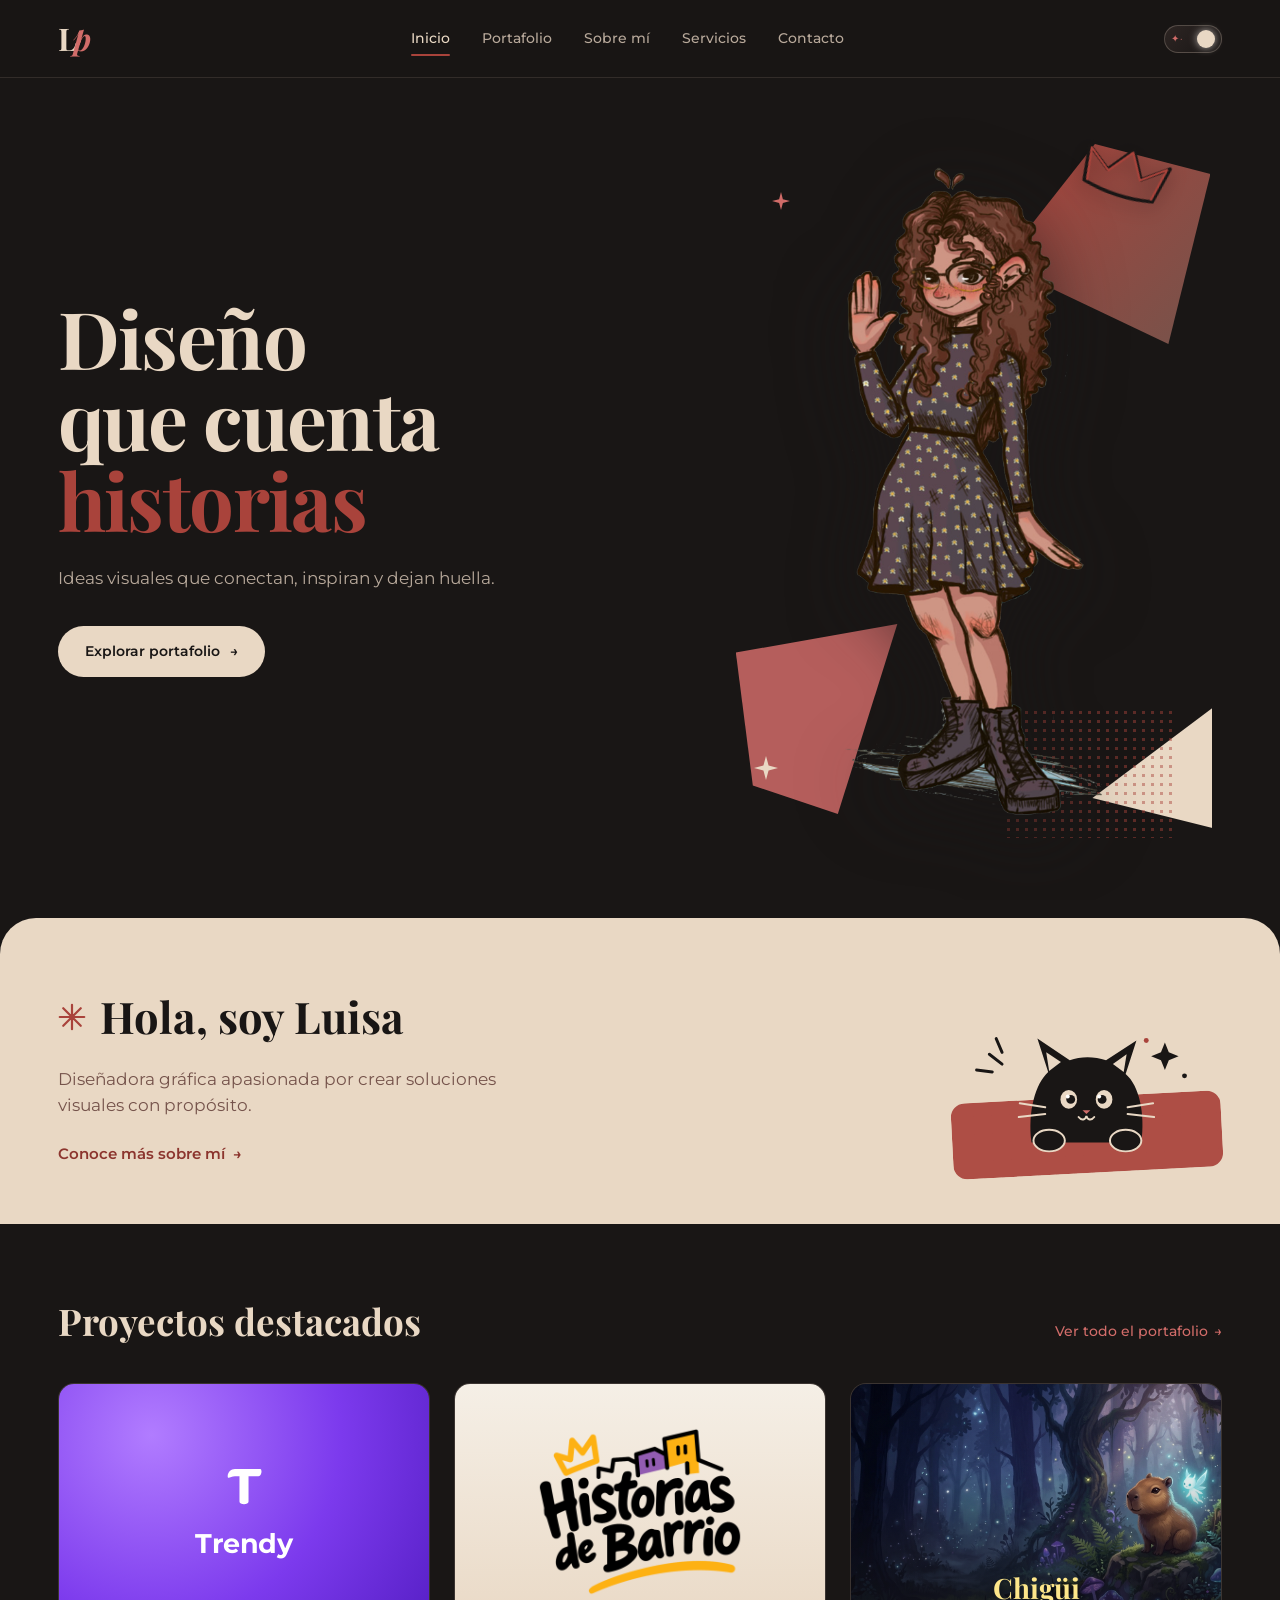
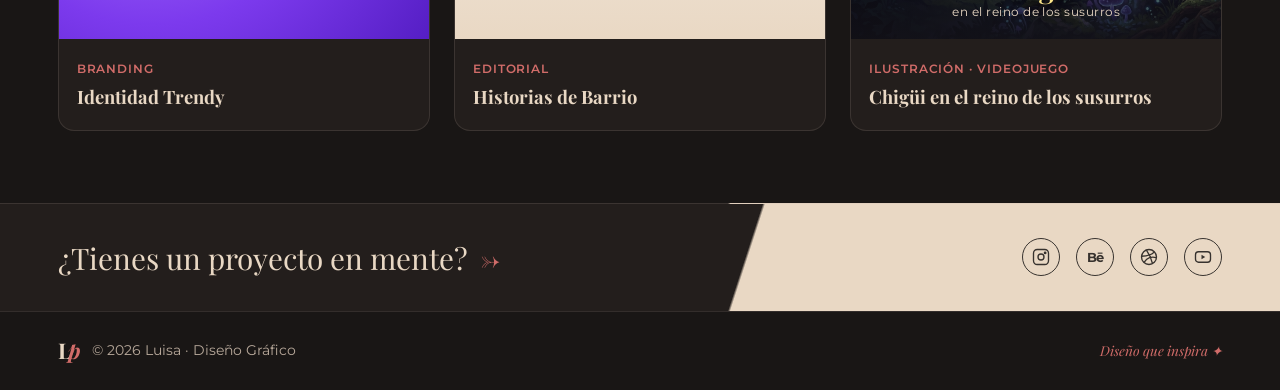
==== index.html @ dc236a10 "Portafolio web Lp - Luisa Diseño Gráfico" ====
<!DOCTYPE html>
<html lang="es">
<head>
  <meta charset="UTF-8">
  <meta name="viewport" content="width=device-width, initial-scale=1.0">
  <meta name="description" content="Portafolio de Luisa — Diseño gráfico que cuenta historias. Branding, Editorial, Ilustración, Fotografía, UI/UX y Publicidad.">
  <title>Inicio | Lp — Luisa Diseño Gráfico</title>
  <link rel="stylesheet" href="css/common.css">
  <link rel="stylesheet" href="css/inicio.css">
</head>
<body>
  <!-- Navegación -->
  <header class="navbar">
    <div class="container navbar__inner">
      <a href="index.html" class="navbar__logo" aria-label="Lp Inicio">L<span>p</span></a>

      <nav class="navbar__menu" aria-label="Menú principal">
        <a href="index.html" class="navbar__link active">Inicio</a>
        <a href="portafolio.html" class="navbar__link">Portafolio</a>
        <a href="sobre-mi.html" class="navbar__link">Sobre mí</a>
        <a href="servicios.html" class="navbar__link">Servicios</a>
        <a href="contacto.html" class="navbar__link">Contacto</a>
      </nav>

      <div class="navbar__actions">
        <button class="theme-toggle" type="button" aria-label="Cambiar contraste del tema">
          <span class="theme-toggle__stars" aria-hidden="true">✦·</span>
          <span class="theme-toggle__orb" aria-hidden="true"></span>
        </button>
        <button class="navbar__burger" type="button" aria-label="Abrir menú" aria-expanded="false">
          <span></span>
          <span></span>
          <span></span>
        </button>
      </div>
    </div>
  </header>

  <main>
    <!-- 1. HERO -->
    <section class="hero">
      <div class="container hero__grid">
        <div class="hero__content fade-up">
          <h1 class="hero__title">
            Diseño<br>
            que cuenta<br>
            <span class="hero__accent">historias</span>
          </h1>
          <p class="hero__subtitle">
            Ideas visuales que conectan, inspiran y dejan huella.
          </p>
          <a href="portafolio.html" class="btn btn--cream">
            Explorar portafolio
            <span aria-hidden="true">→</span>
          </a>
        </div>

        <div class="hero__visual fade-up" aria-hidden="true">
          <!-- Formas geométricas y halftone -->
          <div class="hero__shard hero__shard--top"></div>
          <div class="hero__shard hero__shard--left"></div>
          <div class="hero__shard hero__shard--right"></div>
          <div class="hero__halftone halftone-dots"></div>

          <!-- Corona dibujada a mano (trazo manual del sistema de diseño) -->
          <svg class="hero__crown" viewBox="0 0 110 74" fill="none" xmlns="http://www.w3.org/2000/svg">
            <path d="M12 60L6 20L34 40L56 10L74 40L102 18L94 60C68 66 38 66 12 60Z" stroke="#191615" stroke-width="4" stroke-linejoin="round"/>
            <path d="M15 58L9 22L35 41L56 13L73 41L99 20L92 58" stroke="#A9433B" stroke-width="2.5" stroke-linecap="round" stroke-linejoin="round"/>
          </svg>

          <!-- Ilustración principal (lart) -->
          <div class="hero__portrait-frame">
            <img src="assets/img/lart.png" alt="Ilustración de Luisa saludando" class="hero__portrait">
          </div>

          <!-- Destellos -->
          <svg class="hero__sparkle hero__sparkle--1" viewBox="0 0 28 28" fill="none">
            <path d="M14 0L17 11L28 14L17 17L14 28L11 17L0 14L11 11L14 0Z" fill="#E9D8C4"/>
          </svg>
          <svg class="hero__sparkle hero__sparkle--2" viewBox="0 0 24 24" fill="none">
            <path d="M12 0L14.5 9.5L24 12L14.5 14.5L12 24L9.5 14.5L0 12L9.5 9.5L12 0Z" fill="#D16C69"/>
          </svg>
        </div>
      </div>
    </section>

    <!-- 2. PRESENTACIÓN CREMA ("Hola, soy Luisa") -->
    <section class="intro-band">
      <div class="container intro-band__grid">
        <div class="intro-band__text fade-up">
          <h2 class="intro-band__heading">
            <svg class="intro-band__star" viewBox="0 0 32 32" fill="none" aria-hidden="true">
              <path d="M16 2V30M2 16H30M6 6L26 26M26 6L6 26" stroke="#A9433B" stroke-width="2.5" stroke-linecap="round"/>
            </svg>
            Hola, soy Luisa
          </h2>
          <p class="intro-band__desc">
            Diseñadora gráfica apasionada por crear soluciones visuales con propósito.
          </p>
          <a href="sobre-mi.html" class="intro-band__link">
            Conoce más sobre mí <span aria-hidden="true">→</span>
          </a>
        </div>

        <!-- Ilustración del gatito negro asomándose sobre textura morada halftone -->
        <div class="intro-band__cat fade-up" aria-hidden="true">
          <div class="cat-block halftone-dots"></div>
          <svg class="cat-svg" viewBox="0 0 260 155" fill="none" xmlns="http://www.w3.org/2000/svg">
            <!-- Destellos decorativos -->
            <path d="M35 38L48 48M42 22L48 36M22 54L38 56" stroke="#191615" stroke-width="3" stroke-linecap="round"/>
            <path d="M214 26L218 36L228 40L218 44L214 54L210 44L200 40L210 36L214 26Z" fill="#191615"/>
            <circle cx="195" cy="24" r="2.5" fill="#A9433B"/>
            <circle cx="234" cy="60" r="2.5" fill="#191615"/>
            <!-- Cabeza y orejas del gato negro -->
            <path d="M78 128C74 96 82 68 95 56L84 22L117 44C128 40 142 40 154 44L185 24L174 58C188 70 194 98 190 128H78Z" fill="#191615"/>
            <!-- Orejas interiores -->
            <path d="M93 36L108 46L96 55L93 36Z" fill="#E9D8C4"/>
            <path d="M175 38L161 48L172 56L175 38Z" fill="#E9D8C4"/>
            <!-- Ojos -->
            <ellipse cx="116" cy="84" rx="8.5" ry="9.5" fill="#E9D8C4"/>
            <ellipse cx="152" cy="84" rx="8.5" ry="9.5" fill="#E9D8C4"/>
            <circle cx="118" cy="84" r="4.5" fill="#191615"/>
            <circle cx="150" cy="84" r="4.5" fill="#191615"/>
            <circle cx="115" cy="81" r="2" fill="#FFFFFF"/>
            <circle cx="147" cy="81" r="2" fill="#FFFFFF"/>
            <!-- Nariz y boquita -->
            <path d="M130 95L134 99L138 95H130Z" fill="#D16C69"/>
            <path d="M126 102C129 106 133 105 134 101C135 105 139 106 142 102" stroke="#E9D8C4" stroke-width="2" stroke-linecap="round"/>
            <!-- Bigotes -->
            <path d="M92 92L66 88M92 99L65 102M176 92L202 88M176 99L203 102" stroke="#E9D8C4" stroke-width="2" stroke-linecap="round"/>
            <!-- Patitas apoyadas -->
            <ellipse cx="96" cy="126" rx="16" ry="11" fill="#191615" stroke="#E9D8C4" stroke-width="2"/>
            <ellipse cx="174" cy="126" rx="16" ry="11" fill="#191615" stroke="#E9D8C4" stroke-width="2"/>
          </svg>
        </div>
      </div>
    </section>

    <!-- 3. PROYECTOS DESTACADOS -->
    <section class="featured">
      <div class="container">
        <div class="featured__header fade-up">
          <h2 class="featured__title">Proyectos destacados</h2>
          <a href="portafolio.html" class="featured__all">
            Ver todo el portafolio <span aria-hidden="true">→</span>
          </a>
        </div>

        <div class="featured__grid">
          <!-- Card 1: Trendy -->
          <a href="portafolio.html" class="feat-card feat-card--trendy fade-up">
            <div class="feat-card__art">
              <div class="trendy-badge">
                <svg viewBox="0 0 64 64" fill="none" aria-hidden="true">
                  <path d="M14 20C14 15.5 17.5 12 22 12H50C52 12 52 20 48 20H37V48C37 52 27 52 27 48V20H22C17.5 20 14 24 14 20Z" fill="#FFFFFF"/>
                </svg>
                <span class="trendy-name">Trendy</span>
              </div>
            </div>
            <div class="feat-card__meta">
              <span class="feat-card__tag">Branding</span>
              <h3>Identidad Trendy</h3>
            </div>
          </a>

          <!-- Card 2: Historias de Barrio -->
          <a href="historias-de-barrio.html" class="feat-card feat-card--barrio fade-up">
            <div class="feat-card__art">
              <div class="barrio-poster">
                <img src="assets/img/historias-de-barrio/logo-historias-de-barrio.png" alt="Logo Historias de Barrio" class="barrio-logo">
              </div>
            </div>
            <div class="feat-card__meta">
              <span class="feat-card__tag">Editorial</span>
              <h3>Historias de Barrio</h3>
            </div>
          </a>

          <!-- Card 3: Chigüi -->
          <a href="proyecto.html" class="feat-card feat-card--chigui fade-up">
            <div class="feat-card__art">
              <img src="assets/img/chigui-hero.jpg" alt="Chigüi en el reino de los susurros — Concept Art">
              <div class="chigui-overlay">
                <strong class="chigui-logo">Chigüi</strong>
                <span class="chigui-sub">en el reino de los susurros</span>
              </div>
            </div>
            <div class="feat-card__meta">
              <span class="feat-card__tag">Ilustración · Videojuego</span>
              <h3>Chigüi en el reino de los susurros</h3>
            </div>
          </a>
        </div>
      </div>
    </section>

    <!-- 4. CTA INFERIOR + REDES -->
    <section class="cta-strip">
      <div class="container cta-strip__inner">
        <div class="cta-strip__left">
          <a href="contacto.html" class="cta-strip__question">
            ¿Tienes un proyecto en mente?
            <span class="cta-strip__arrow" aria-hidden="true">→</span>
          </a>
        </div>

        <div class="cta-strip__right">
          <div class="social-links" aria-label="Redes sociales de Luisa">
            <a href="#" class="social-link" aria-label="Instagram">
              <svg width="18" height="18" viewBox="0 0 24 24" fill="none" stroke="currentColor" stroke-width="1.8"><rect x="2" y="2" width="20" height="20" rx="5"/><circle cx="12" cy="12" r="4"/><circle cx="17.5" cy="6.5" r="1" fill="currentColor"/></svg>
            </a>
            <a href="#" class="social-link" aria-label="Behance">
              <span style="font-weight:700;font-size:0.82rem;letter-spacing:-0.03em;">Bē</span>
            </a>
            <a href="#" class="social-link" aria-label="Dribbble">
              <svg width="18" height="18" viewBox="0 0 24 24" fill="none" stroke="currentColor" stroke-width="1.8"><circle cx="12" cy="12" r="10"/><path d="M8.56 2.75c4.37 6.03 6.02 9.42 8.03 17.72m2.54-15.38c-3.72 4.35-8.94 5.66-16.88 5.85m19.5 1.9c-3.5-.93-6.63-.82-8.94 0-2.58.92-5.01 2.86-7.44 6.32"/></svg>
            </a>
            <a href="#" class="social-link" aria-label="YouTube">
              <svg width="18" height="18" viewBox="0 0 24 24" fill="none" stroke="currentColor" stroke-width="1.8"><rect x="2" y="5" width="20" height="14" rx="4"/><polygon points="10,9 15,12 10,15" fill="currentColor" stroke="none"/></svg>
            </a>
          </div>
        </div>
      </div>
    </section>
  </main>

  <footer class="site-footer">
    <div class="container site-footer__inner">
      <div class="site-footer__brand">
        <span class="navbar__logo" style="font-size:1.35rem;">L<span>p</span></span>
        <span>© 2026 Luisa · Diseño Gráfico</span>
      </div>
      <span class="site-footer__tagline">Diseño que inspira ✦</span>
    </div>
  </footer>

  <script src="js/main.js"></script>
</body>
</html>
---- css/common.css ----
/* ==========================================================================
   COMMON.CSS — Sistema de Diseño Global (Lp · Luisa Portafolio)
   Paleta: #191615 (Oscuro), #A9433B (Terracota/Rojo), #D16C69 (Coral),
           #E9D8C4 (Crema), #75534B (Café), #B8A99B (Topo)
   Tipografía: Playfair Display (Títulos) & Montserrat (Textos)
   ========================================================================== */

@import url('https://fonts.googleapis.com/css2?family=Montserrat:wght@300;400;500;600;700&family=Playfair+Display:ital,wght@0,600;0,700;0,800;1,600&display=swap');

:root {
  /* Colores principales */
  --bg-dark: #191615;
  --bg-dark-elevated: #231E1C;
  --bg-dark-card: #2B2422;
  --bg-cream: #E9D8C4;
  --bg-cream-alt: #DFCBB4;

  --purple-primary: #A9433B;
  --purple-hover: #8C352E;
  --purple-light: #D16C69;
  --purple-soft: rgba(169, 67, 59, 0.18);
  --brown-accent: #75534B;

  --text-light: #E9D8C4;
  --text-light-muted: #B8A99B;
  --text-dark: #191615;
  --text-dark-muted: #75534B;

  --border-dark: rgba(184, 169, 155, 0.16);
  --border-cream: rgba(117, 83, 75, 0.24);

  /* Tipografías */
  --font-display: 'Playfair Display', Georgia, serif;
  --font-body: 'Montserrat', -apple-system, BlinkMacSystemFont, sans-serif;

  /* Radios y sombras */
  --radius-sm: 10px;
  --radius-md: 16px;
  --radius-lg: 24px;
  --radius-pill: 999px;
  --shadow-soft: 0 12px 32px rgba(25, 22, 21, 0.32);
  --shadow-purple: 0 10px 30px rgba(169, 67, 59, 0.34);

  /* Contenedor a pantalla completa */
  --container-max: 100%;
  --container-pad: clamp(24px, 4.5vw, 72px);
  --nav-height: 78px;
  --transition: 0.28s cubic-bezier(0.25, 0.8, 0.25, 1);
}

/* Modo claro opcional (activado con el botón de tema del navbar) */
body.light-theme {
  --bg-dark: #26201E;
  --bg-dark-elevated: #312926;
}

/* Reset básico */
*,
*::before,
*::after {
  box-sizing: border-box;
  margin: 0;
  padding: 0;
}

html {
  scroll-behavior: smooth;
  font-size: 16px;
}

body {
  font-family: var(--font-body);
  background-color: var(--bg-dark);
  color: var(--text-light);
  line-height: 1.6;
  overflow-x: hidden;
  -webkit-font-smoothing: antialiased;
  min-height: 100vh;
  display: flex;
  flex-direction: column;
}

main {
  flex: 1;
  display: flex;
  flex-direction: column;
}

img {
  max-width: 100%;
  display: block;
}

a {
  color: inherit;
  text-decoration: none;
  transition: color var(--transition), transform var(--transition), background var(--transition);
}

button,
input,
textarea {
  font-family: inherit;
}

ul {
  list-style: none;
}

/* Contenedor */
.container {
  width: 100%;
  max-width: var(--container-max);
  margin: 0 auto;
  padding: 0 var(--container-pad);
}

/* ==========================================================================
   NAVEGACIÓN PRINCIPAL
   ========================================================================== */
.navbar {
  position: sticky;
  top: 0;
  z-index: 100;
  height: var(--nav-height);
  background: rgba(25, 22, 21, 0.9);
  backdrop-filter: blur(14px);
  -webkit-backdrop-filter: blur(14px);
  border-bottom: 1px solid var(--border-dark);
}

.navbar__inner {
  height: 100%;
  display: flex;
  align-items: center;
  justify-content: space-between;
  gap: 24px;
}

.navbar__logo {
  font-family: var(--font-display);
  font-size: 1.95rem;
  font-weight: 700;
  letter-spacing: -0.04em;
  color: var(--text-light);
  display: inline-flex;
  align-items: baseline;
  line-height: 1;
}

.navbar__logo span {
  font-style: italic;
  color: var(--purple-light);
  margin-left: -2px;
}

.navbar__menu {
  display: flex;
  align-items: center;
  gap: 32px;
}

.navbar__link {
  font-size: 0.9rem;
  font-weight: 500;
  color: var(--text-light-muted);
  position: relative;
  padding: 6px 0;
}

.navbar__link::after {
  content: '';
  position: absolute;
  left: 0;
  bottom: 0;
  width: 0;
  height: 2px;
  background: var(--purple-primary);
  border-radius: 2px;
  transition: width var(--transition);
}

.navbar__link:hover,
.navbar__link.active {
  color: var(--text-light);
}

.navbar__link.active::after,
.navbar__link:hover::after {
  width: 100%;
}

.navbar__actions {
  display: flex;
  align-items: center;
  gap: 14px;
}

/* Switch decorativo / funcional de estrellas y luna (como en el boceto) */
.theme-toggle {
  width: 58px;
  height: 28px;
  border-radius: var(--radius-pill);
  border: 1px solid rgba(184, 169, 155, 0.32);
  background: linear-gradient(135deg, #2D2523, #191615);
  padding: 3px 6px;
  display: inline-flex;
  align-items: center;
  justify-content: space-between;
  cursor: pointer;
  position: relative;
  transition: border-color var(--transition), background var(--transition);
}

.theme-toggle:hover {
  border-color: var(--purple-light);
}

.theme-toggle__stars {
  font-size: 0.65rem;
  color: var(--purple-light);
  letter-spacing: 1px;
}

.theme-toggle__orb {
  width: 18px;
  height: 18px;
  border-radius: 50%;
  background: var(--bg-cream);
  box-shadow: 0 0 8px rgba(245, 236, 229, 0.7);
  transition: transform var(--transition);
}

body.light-theme .theme-toggle__orb {
  transform: translateX(-24px);
  background: var(--purple-light);
}

/* Botón hamburguesa móvil */
.navbar__burger {
  display: none;
  flex-direction: column;
  justify-content: center;
  gap: 5px;
  width: 38px;
  height: 38px;
  background: transparent;
  border: 1px solid var(--border-dark);
  border-radius: 10px;
  padding: 8px;
  cursor: pointer;
}

.navbar__burger span {
  display: block;
  width: 100%;
  height: 2px;
  background: var(--text-light);
  border-radius: 2px;
  transition: transform var(--transition), opacity var(--transition);
}

/* ==========================================================================
   BOTONES REUTILIZABLES
   ========================================================================== */
.btn {
  display: inline-flex;
  align-items: center;
  justify-content: center;
  gap: 10px;
  padding: 13px 26px;
  border-radius: var(--radius-pill);
  font-size: 0.9rem;
  font-weight: 600;
  cursor: pointer;
  border: 1.5px solid transparent;
  transition: transform var(--transition), box-shadow var(--transition), background var(--transition), color var(--transition);
}

.btn:hover {
  transform: translateY(-2px);
}

.btn--cream {
  background: var(--bg-cream);
  color: var(--text-dark);
}

.btn--cream:hover {
  background: #ffffff;
  box-shadow: 0 10px 24px rgba(245, 236, 229, 0.22);
}

.btn--purple {
  background: var(--purple-primary);
  color: #ffffff;
}

.btn--purple:hover {
  background: var(--purple-hover);
  box-shadow: var(--shadow-purple);
}

.btn--outline-dark {
  background: transparent;
  color: var(--text-dark);
  border-color: var(--text-dark);
}

.btn--outline-dark:hover {
  background: var(--text-dark);
  color: var(--bg-cream);
}

/* ==========================================================================
   TEXTURAS HALFTONE Y ELEMENTOS GRÁFICOS DEL SISTEMA DE DISEÑO
   ========================================================================== */
.halftone-dots {
  background-image: radial-gradient(rgba(169, 67, 59, 0.55) 1.5px, transparent 1.5px);
  background-size: 9px 9px;
}

.halftone-dots--dark {
  background-image: radial-gradient(rgba(117, 83, 75, 0.38) 1.5px, transparent 1.5px);
  background-size: 8px 8px;
}

.halftone-dots--light {
  background-image: radial-gradient(rgba(233, 216, 196, 0.32) 1.5px, transparent 1.5px);
  background-size: 10px 10px;
}

.sparkle {
  display: inline-block;
  color: var(--purple-primary);
  line-height: 1;
}

/* ==========================================================================
   ICONOS SOCIALES & FOOTER COMPARTIDO
   ========================================================================== */
.social-links {
  display: flex;
  align-items: center;
  gap: 16px;
}

.social-link {
  width: 38px;
  height: 38px;
  border-radius: 50%;
  display: inline-flex;
  align-items: center;
  justify-content: center;
  color: inherit;
  border: 1px solid currentColor;
  opacity: 0.85;
  transition: transform var(--transition), background var(--transition), color var(--transition), opacity var(--transition);
}

.social-link:hover {
  opacity: 1;
  transform: translateY(-2px);
  background: var(--purple-primary);
  border-color: var(--purple-primary);
  color: #ffffff;
}

.site-footer {
  background: var(--bg-dark);
  border-top: 1px solid var(--border-dark);
  padding: 28px 0;
  color: var(--text-light-muted);
  font-size: 0.85rem;
}

.site-footer__inner {
  display: flex;
  align-items: center;
  justify-content: space-between;
  flex-wrap: wrap;
  gap: 16px;
}

.site-footer__brand {
  display: flex;
  align-items: center;
  gap: 12px;
}

.site-footer__tagline {
  font-family: var(--font-display);
  font-style: italic;
  color: var(--purple-light);
}

/* ==========================================================================
   ANIMACIONES SUAVES DE ENTRADA
   ========================================================================== */
.fade-up {
  opacity: 0;
  transform: translateY(22px);
  transition: opacity 0.6s ease, transform 0.6s ease;
}

.fade-up.is-visible {
  opacity: 1;
  transform: translateY(0);
}

/* ==========================================================================
   RESPONSIVE GLOBAL
   ========================================================================== */
@media (max-width: 860px) {
  .navbar__burger {
    display: flex;
  }

  .navbar__menu {
    position: fixed;
    top: var(--nav-height);
    left: 0;
    right: 0;
    background: rgba(20, 18, 24, 0.98);
    backdrop-filter: blur(18px);
    flex-direction: column;
    padding: 28px 24px 36px;
    gap: 20px;
    border-bottom: 1px solid var(--border-dark);
    transform: translateY(-130%);
    opacity: 0;
    pointer-events: none;
    transition: transform 0.32s ease, opacity 0.32s ease;
  }

  .navbar__menu.is-open {
    transform: translateY(0);
    opacity: 1;
    pointer-events: auto;
  }

  .navbar__link {
    font-size: 1.05rem;
  }
}
---- css/inicio.css ----
/* ==========================================================================
   INICIO.CSS — Estilos exclusivos para index.html (Hero + Destacados)
   ========================================================================== */

/* 1. HERO */
.hero {
  position: relative;
  background: var(--bg-dark);
  min-height: calc(100vh - var(--nav-height));
  display: flex;
  flex-direction: column;
  justify-content: space-between;
  padding-top: 32px;
  overflow: hidden;
}

.hero__grid {
  flex: 1;
  display: grid;
  grid-template-columns: 1.1fr 0.9fr;
  align-items: center;
  gap: 48px;
  padding-bottom: 36px;
}

.hero__title {
  font-family: var(--font-display);
  font-size: clamp(3.2rem, 6.2vw, 5.8rem);
  font-weight: 700;
  line-height: 1.02;
  letter-spacing: -0.02em;
  color: var(--bg-cream);
  margin-bottom: 24px;
}

.hero__accent {
  color: var(--purple-primary);
}

.hero__subtitle {
  font-size: clamp(1.05rem, 1.35vw, 1.25rem);
  color: var(--text-light-muted);
  max-width: 460px;
  margin-bottom: 34px;
  line-height: 1.65;
}

/* Collage visual del Hero */
.hero__visual {
  position: relative;
  min-height: 580px;
  display: flex;
  align-items: center;
  justify-content: center;
}

.hero__portrait-frame {
  position: relative;
  z-index: 3;
  height: clamp(500px, 78vh, 740px);
  max-width: 100%;
  display: flex;
  align-items: center;
  justify-content: center;
}

.hero__portrait {
  height: 100%;
  width: auto;
  max-width: 100%;
  object-fit: contain;
  filter: drop-shadow(0 18px 34px rgba(25, 22, 21, 0.65));
}

.hero__shard {
  position: absolute;
  z-index: 1;
  pointer-events: none;
}

.hero__shard--top {
  top: 8px;
  right: 12px;
  width: 210px;
  height: 200px;
  background: linear-gradient(135deg, var(--purple-primary), var(--brown-accent));
  clip-path: polygon(45% 0%, 100% 15%, 80% 100%, 0% 60%);
}

.hero__shard--left {
  bottom: 24px;
  left: 16px;
  width: 170px;
  height: 190px;
  background: var(--purple-light);
  opacity: 0.85;
  clip-path: polygon(0% 15%, 95% 0%, 60% 100%, 10% 85%);
}

.hero__shard--right {
  bottom: 10px;
  right: 10px;
  width: 120px;
  height: 120px;
  background: var(--bg-cream);
  clip-path: polygon(100% 0%, 100% 100%, 0% 75%);
  z-index: 2;
}

.hero__halftone {
  position: absolute;
  bottom: 0;
  right: 48px;
  width: 170px;
  height: 130px;
  z-index: 2;
  opacity: 0.85;
}

.hero__crown {
  position: absolute;
  top: 4px;
  right: 48px;
  width: 96px;
  z-index: 5;
  transform: rotate(18deg);
  filter: drop-shadow(0 4px 10px rgba(0, 0, 0, 0.4));
}

.hero__sparkle {
  position: absolute;
  z-index: 5;
}

.hero__sparkle--1 {
  width: 24px;
  bottom: 58px;
  left: 34px;
}

.hero__sparkle--2 {
  width: 18px;
  top: 56px;
  left: 52px;
}

/* Barra de disciplinas */
.disciplines {
  background: rgba(255, 255, 255, 0.03);
  border-top: 1px solid var(--border-dark);
  border-bottom: 1px solid var(--border-dark);
  padding: 20px 0;
}

.disciplines__list {
  display: grid;
  grid-template-columns: repeat(6, 1fr);
  gap: 12px;
}

.discipline-item {
  display: flex;
  flex-direction: column;
  align-items: center;
  gap: 8px;
  padding: 10px 6px;
  color: var(--text-light-muted);
  font-size: 0.82rem;
  font-weight: 500;
  border-radius: var(--radius-sm);
}

.discipline-item svg {
  width: 26px;
  height: 26px;
  color: var(--bg-cream);
  transition: color var(--transition), transform var(--transition);
}

.discipline-item:hover {
  color: var(--text-light);
  background: rgba(169, 67, 59, 0.16);
}

.discipline-item:hover svg {
  color: var(--purple-light);
  transform: translateY(-2px);
}

/* 2. BANDA CREMA ("Hola, soy Luisa") */
.intro-band {
  position: relative;
  background: var(--bg-cream);
  color: var(--text-dark);
  padding: 64px 0 58px;
  border-radius: 36px 36px 0 0;
  margin-top: 18px;
}

.intro-band__grid {
  display: grid;
  grid-template-columns: 1.15fr 0.85fr;
  align-items: center;
  gap: 32px;
}

.intro-band__heading {
  font-family: var(--font-display);
  font-size: clamp(2rem, 3.4vw, 2.75rem);
  font-weight: 700;
  display: flex;
  align-items: center;
  gap: 14px;
  margin-bottom: 14px;
  color: var(--text-dark);
}

.intro-band__star {
  width: 28px;
  height: 28px;
  flex-shrink: 0;
}

.intro-band__desc {
  font-size: 1.04rem;
  color: var(--text-dark-muted);
  max-width: 480px;
  margin-bottom: 22px;
}

.intro-band__link {
  display: inline-flex;
  align-items: center;
  gap: 8px;
  font-weight: 600;
  font-size: 0.94rem;
  color: var(--purple-hover);
}

.intro-band__link:hover {
  gap: 12px;
  color: var(--text-dark);
}

/* Gato ilustrado */
.intro-band__cat {
  position: relative;
  display: flex;
  justify-content: flex-end;
  align-items: flex-end;
  min-height: 170px;
}

.cat-block {
  position: absolute;
  right: 0;
  bottom: -14px;
  width: 270px;
  height: 76px;
  background-color: var(--purple-primary);
  border-radius: 14px;
  transform: rotate(-3deg);
  opacity: 0.92;
}

.cat-svg {
  position: relative;
  z-index: 2;
  width: 255px;
  margin-right: 12px;
  margin-bottom: -10px;
}

/* 3. PROYECTOS DESTACADOS */
.featured {
  background: var(--bg-dark);
  padding: 68px 0 72px;
}

.featured__header {
  display: flex;
  align-items: baseline;
  justify-content: space-between;
  flex-wrap: wrap;
  gap: 16px;
  margin-bottom: 32px;
}

.featured__title {
  font-family: var(--font-display);
  font-size: clamp(1.75rem, 3vw, 2.3rem);
  color: var(--bg-cream);
}

.featured__all {
  font-size: 0.9rem;
  font-weight: 500;
  color: var(--purple-light);
  display: inline-flex;
  align-items: center;
  gap: 6px;
}

.featured__all:hover {
  color: var(--bg-cream);
  gap: 10px;
}

.featured__grid {
  display: grid;
  grid-template-columns: repeat(3, 1fr);
  gap: 24px;
}

.feat-card {
  display: flex;
  flex-direction: column;
  background: var(--bg-dark-elevated);
  border-radius: var(--radius-md);
  overflow: hidden;
  border: 1px solid var(--border-dark);
  transition: transform var(--transition), border-color var(--transition), box-shadow var(--transition);
}

.feat-card:hover {
  transform: translateY(-6px);
  border-color: rgba(209, 108, 105, 0.65);
  box-shadow: var(--shadow-soft);
}

.feat-card__art {
  position: relative;
  aspect-ratio: 16 / 11;
  overflow: hidden;
  display: flex;
  align-items: center;
  justify-content: center;
}

.feat-card__meta {
  padding: 16px 18px 18px;
}

.feat-card__tag {
  display: inline-block;
  font-size: 0.72rem;
  font-weight: 600;
  text-transform: uppercase;
  letter-spacing: 0.08em;
  color: var(--purple-light);
  margin-bottom: 4px;
}

.feat-card__meta h3 {
  font-family: var(--font-display);
  font-size: 1.15rem;
  color: var(--bg-cream);
}

/* Artes individuales de tarjetas destacadas */
.feat-card--trendy .feat-card__art {
  background: radial-gradient(circle at 25% 20%, #B17CFF 0%, #7C3AED 55%, #551EC4 100%);
}

.trendy-badge {
  display: flex;
  flex-direction: column;
  align-items: center;
  gap: 6px;
}

.trendy-badge svg {
  width: 58px;
  height: 58px;
}

.trendy-name {
  font-family: var(--font-body);
  font-size: 1.7rem;
  font-weight: 700;
  letter-spacing: -0.02em;
  color: #ffffff;
}

.feat-card--barrio .feat-card__art {
  background: linear-gradient(180deg, #F5EFE6 0%, #E9D8C4 100%);
  color: #191615;
}

.barrio-poster {
  width: 100%;
  height: 100%;
  padding: 24px;
  display: flex;
  align-items: center;
  justify-content: center;
  position: relative;
}

.barrio-logo {
  width: 84%;
  max-height: 82%;
  object-fit: contain;
}

.feat-card--chigui .feat-card__art img {
  width: 100%;
  height: 100%;
  object-fit: cover;
  transition: transform 0.5s ease;
}

.feat-card--chigui:hover .feat-card__art img {
  transform: scale(1.06);
}

.chigui-overlay {
  position: absolute;
  inset: 0;
  background: linear-gradient(180deg, rgba(20, 18, 24, 0.05) 35%, rgba(20, 18, 24, 0.85) 100%);
  display: flex;
  flex-direction: column;
  align-items: center;
  justify-content: flex-end;
  padding: 18px;
  text-align: center;
}

.chigui-logo {
  font-family: var(--font-display);
  font-size: 1.75rem;
  color: #FDE68A;
  text-shadow: 0 3px 14px rgba(0, 0, 0, 0.75);
  line-height: 1;
}

.chigui-sub {
  font-size: 0.75rem;
  color: var(--bg-cream);
  letter-spacing: 0.04em;
}

/* 4. CTA INFERIOR SPLIT */
.cta-strip {
  background: linear-gradient(108deg, var(--bg-dark-elevated) 0 58%, var(--bg-cream) 58.2% 100%);
  border-top: 1px solid var(--border-dark);
}

.cta-strip__inner {
  display: flex;
  align-items: center;
  justify-content: space-between;
  gap: 24px;
  padding-top: 30px;
  padding-bottom: 30px;
}

.cta-strip__question {
  font-family: var(--font-display);
  font-size: clamp(1.3rem, 2.4vw, 1.85rem);
  color: var(--bg-cream);
  display: inline-flex;
  align-items: center;
  gap: 12px;
}

.cta-strip__arrow {
  color: var(--purple-light);
  transition: transform var(--transition);
}

.cta-strip__question:hover .cta-strip__arrow {
  transform: translateX(6px);
}

.cta-strip__right {
  color: var(--text-dark);
}

/* RESPONSIVE */
@media (max-width: 960px) {
  .hero__grid,
  .intro-band__grid {
    grid-template-columns: 1fr;
    text-align: center;
  }

  .hero__subtitle,
  .intro-band__desc {
    margin-left: auto;
    margin-right: auto;
  }

  .intro-band__heading {
    justify-content: center;
  }

  .intro-band__cat {
    justify-content: center;
  }

  .disciplines__list {
    grid-template-columns: repeat(3, 1fr);
  }

  .featured__grid {
    grid-template-columns: 1fr;
  }

  .cta-strip {
    background: var(--bg-dark-elevated);
  }

  .cta-strip__inner {
    flex-direction: column;
    text-align: center;
  }

  .cta-strip__right {
    color: var(--bg-cream);
  }
}

@media (max-width: 520px) {
  .disciplines__list {
    grid-template-columns: repeat(2, 1fr);
  }
}
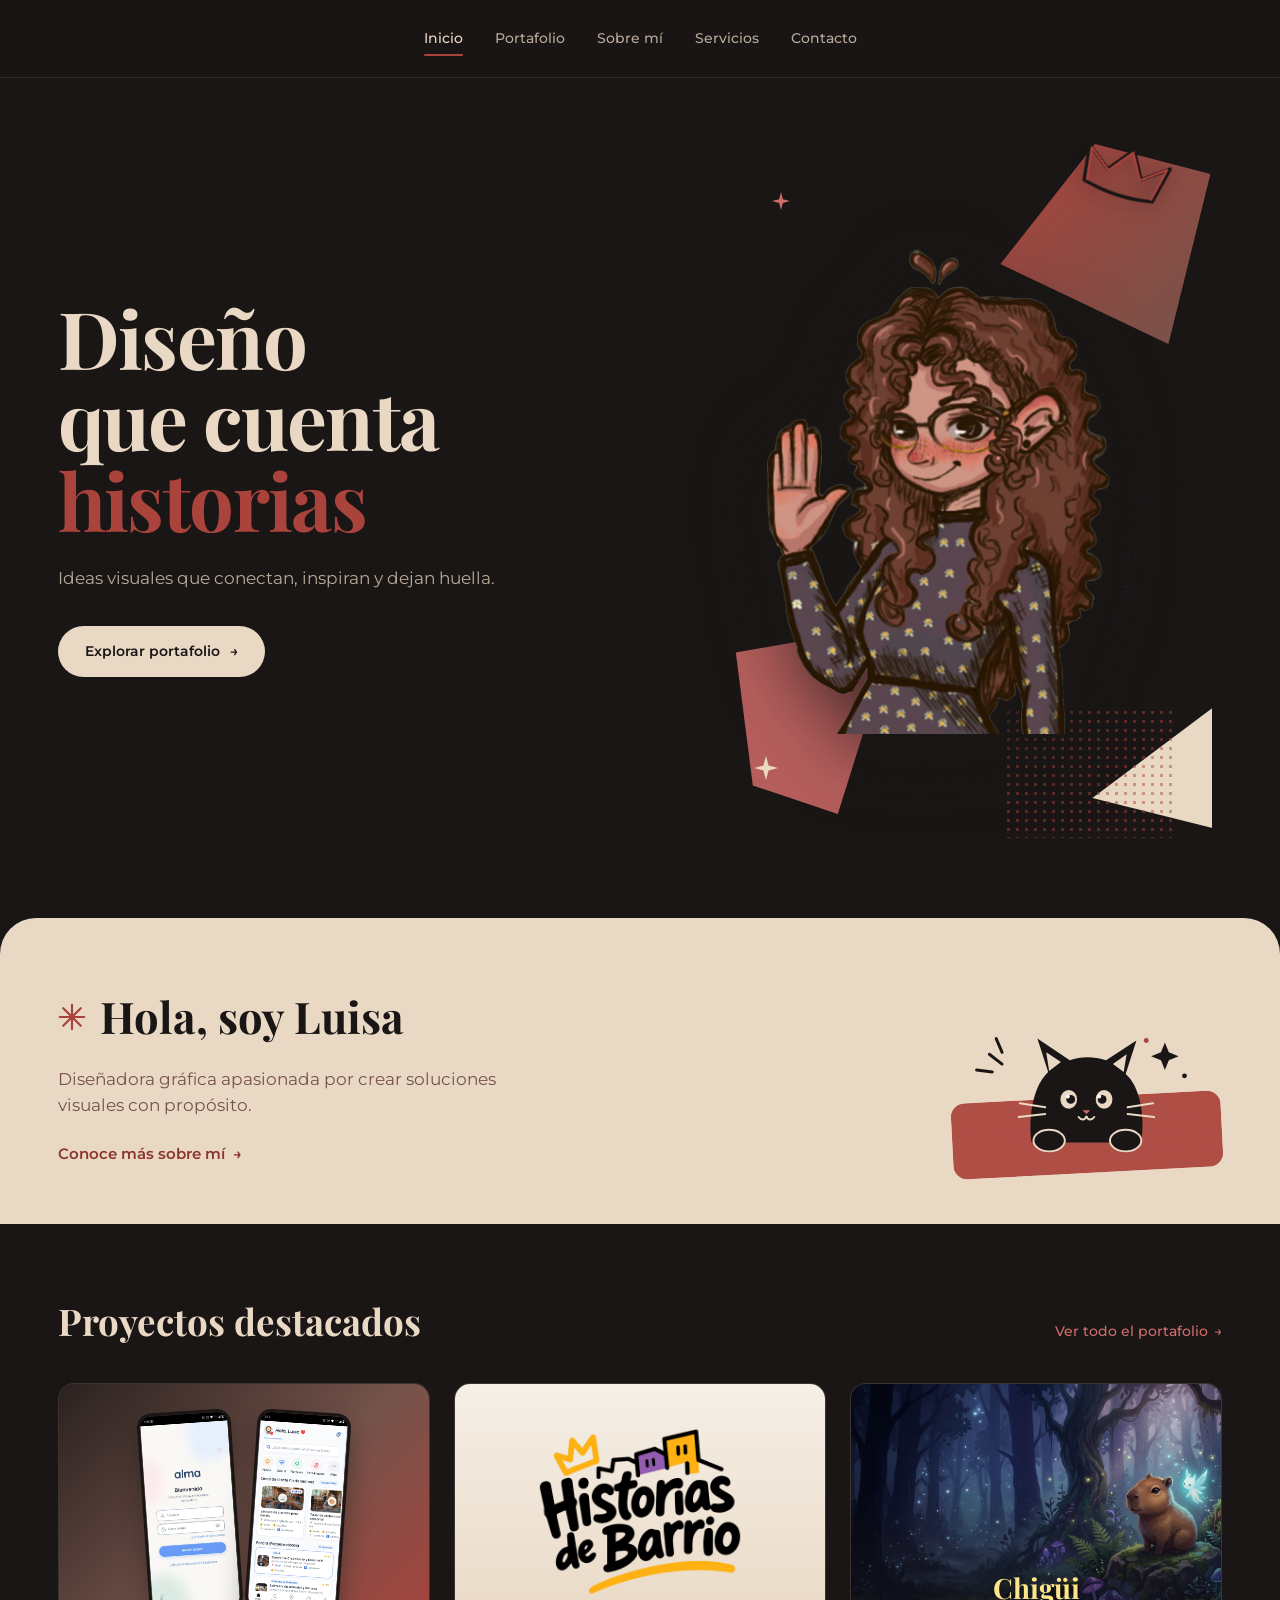
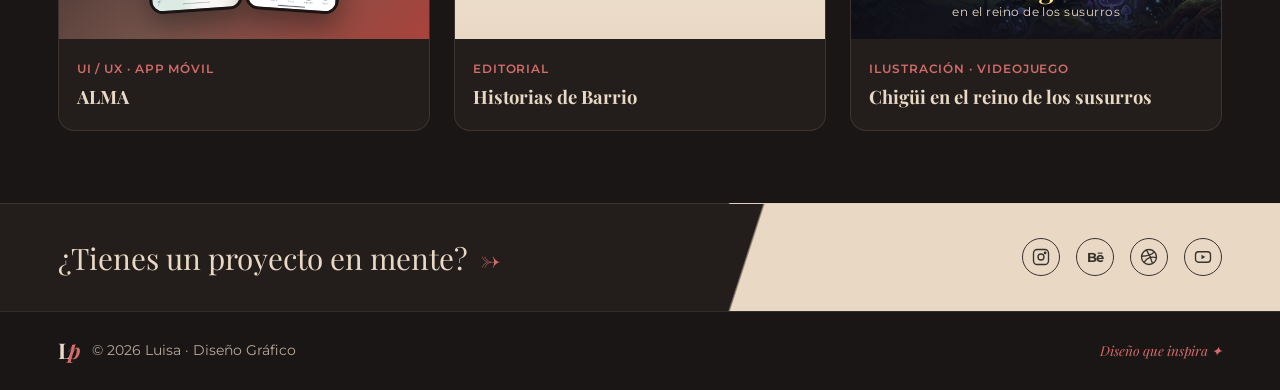
==== commit 15b38073: "Agrega proyecto ALMA, nueva portada y rediseña Historias de Barrio" ====
--- a/index.html
+++ b/index.html
@@ -12,8 +12,6 @@
   <!-- Navegación -->
   <header class="navbar">
     <div class="container navbar__inner">
-      <a href="index.html" class="navbar__logo" aria-label="Lp Inicio">L<span>p</span></a>
-
       <nav class="navbar__menu" aria-label="Menú principal">
         <a href="index.html" class="navbar__link active">Inicio</a>
         <a href="portafolio.html" class="navbar__link">Portafolio</a>
@@ -23,10 +21,6 @@
       </nav>
 
       <div class="navbar__actions">
-        <button class="theme-toggle" type="button" aria-label="Cambiar contraste del tema">
-          <span class="theme-toggle__stars" aria-hidden="true">✦·</span>
-          <span class="theme-toggle__orb" aria-hidden="true"></span>
-        </button>
         <button class="navbar__burger" type="button" aria-label="Abrir menú" aria-expanded="false">
           <span></span>
           <span></span>
@@ -68,9 +62,9 @@
             <path d="M15 58L9 22L35 41L56 13L73 41L99 20L92 58" stroke="#A9433B" stroke-width="2.5" stroke-linecap="round" stroke-linejoin="round"/>
           </svg>
 
-          <!-- Ilustración principal (lart) -->
+          <!-- Ilustración principal -->
           <div class="hero__portrait-frame">
-            <img src="assets/img/lart.png" alt="Ilustración de Luisa saludando" class="hero__portrait">
+            <img src="assets/img/lart-hero.png" alt="Ilustración de Luisa saludando" class="hero__portrait">
           </div>
 
           <!-- Destellos -->
@@ -147,19 +141,17 @@
         </div>
 
         <div class="featured__grid">
-          <!-- Card 1: Trendy -->
-          <a href="portafolio.html" class="feat-card feat-card--trendy fade-up">
+          <!-- Card 1: ALMA -->
+          <a href="alma.html" class="feat-card feat-card--alma fade-up">
             <div class="feat-card__art">
-              <div class="trendy-badge">
-                <svg viewBox="0 0 64 64" fill="none" aria-hidden="true">
-                  <path d="M14 20C14 15.5 17.5 12 22 12H50C52 12 52 20 48 20H37V48C37 52 27 52 27 48V20H22C17.5 20 14 24 14 20Z" fill="#FFFFFF"/>
-                </svg>
-                <span class="trendy-name">Trendy</span>
+              <div class="alma-card-art">
+                <img src="assets/img/alma/alma-2.jpeg" alt="Pantalla de bienvenida ALMA" class="alma-card-art__img alma-card-art__img--left">
+                <img src="assets/img/alma/alma-1.jpeg" alt="Pantalla principal ALMA" class="alma-card-art__img alma-card-art__img--right">
               </div>
             </div>
             <div class="feat-card__meta">
-              <span class="feat-card__tag">Branding</span>
-              <h3>Identidad Trendy</h3>
+              <span class="feat-card__tag">UI / UX · App Móvil</span>
+              <h3>ALMA</h3>
             </div>
           </a>
 
--- a/css/common.css
+++ b/css/common.css
@@ -133,7 +133,8 @@
   height: 100%;
   display: flex;
   align-items: center;
-  justify-content: space-between;
+  justify-content: center;
+  position: relative;
   gap: 24px;
 }
 
@@ -191,6 +192,8 @@
 }
 
 .navbar__actions {
+  position: absolute;
+  right: var(--container-pad);
   display: flex;
   align-items: center;
   gap: 14px;
--- a/css/inicio.css
+++ b/css/inicio.css
@@ -358,28 +358,43 @@
 }
 
 /* Artes individuales de tarjetas destacadas */
-.feat-card--trendy .feat-card__art {
-  background: radial-gradient(circle at 25% 20%, #B17CFF 0%, #7C3AED 55%, #551EC4 100%);
-}
-
-.trendy-badge {
-  display: flex;
-  flex-direction: column;
-  align-items: center;
-  gap: 6px;
-}
-
-.trendy-badge svg {
-  width: 58px;
-  height: 58px;
-}
-
-.trendy-name {
-  font-family: var(--font-body);
-  font-size: 1.7rem;
-  font-weight: 700;
-  letter-spacing: -0.02em;
-  color: #ffffff;
+.feat-card--alma .feat-card__art {
+  background: linear-gradient(135deg, #2A211F 0%, #75534B 55%, #A9433B 100%);
+}
+
+.alma-card-art {
+  width: 100%;
+  height: 100%;
+  display: flex;
+  align-items: center;
+  justify-content: center;
+  gap: 14px;
+  padding: 18px;
+}
+
+.alma-card-art__img {
+  height: 92%;
+  width: auto;
+  border-radius: 14px;
+  border: 3px solid #191615;
+  box-shadow: 0 12px 26px rgba(25, 22, 21, 0.45);
+  transition: transform 0.4s ease;
+}
+
+.alma-card-art__img--left {
+  transform: rotate(-4deg);
+}
+
+.alma-card-art__img--right {
+  transform: rotate(4deg);
+}
+
+.feat-card--alma:hover .alma-card-art__img--left {
+  transform: rotate(-6deg) translateY(-4px);
+}
+
+.feat-card--alma:hover .alma-card-art__img--right {
+  transform: rotate(6deg) translateY(-4px);
 }
 
 .feat-card--barrio .feat-card__art {
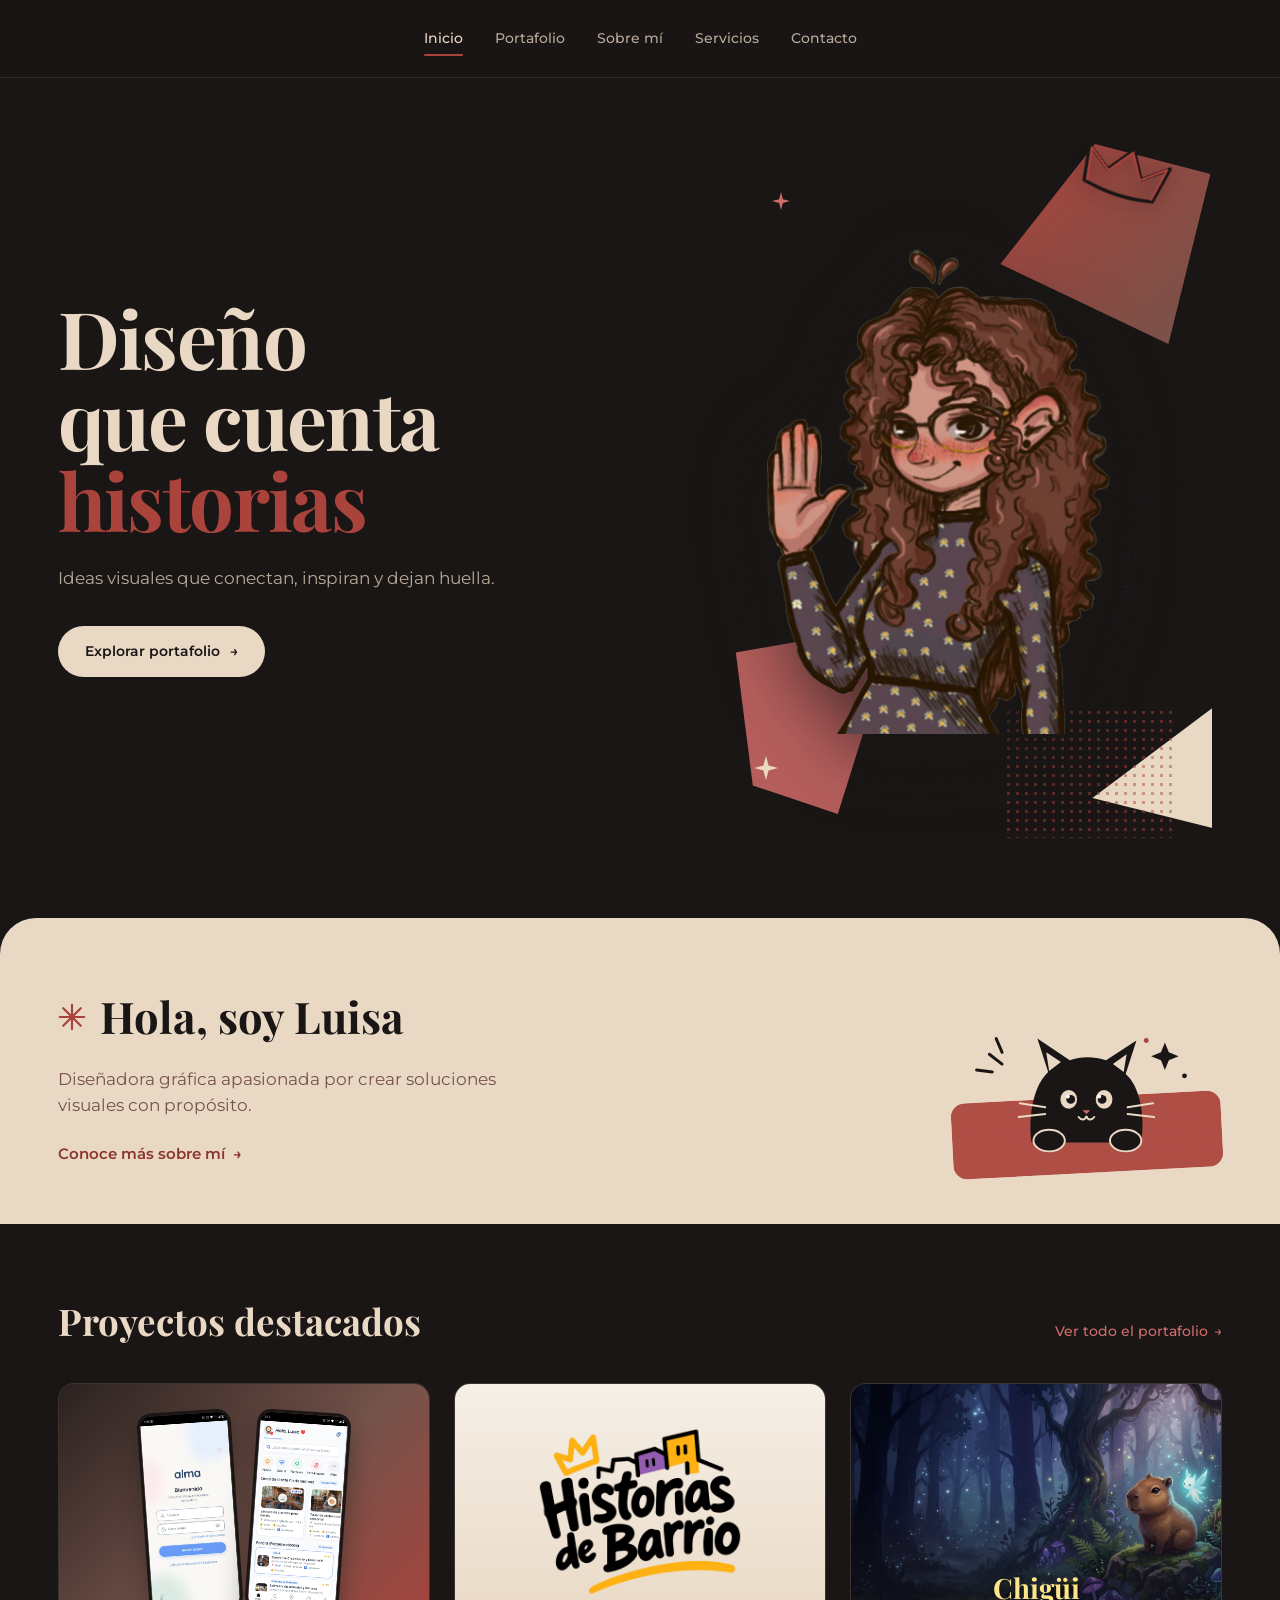
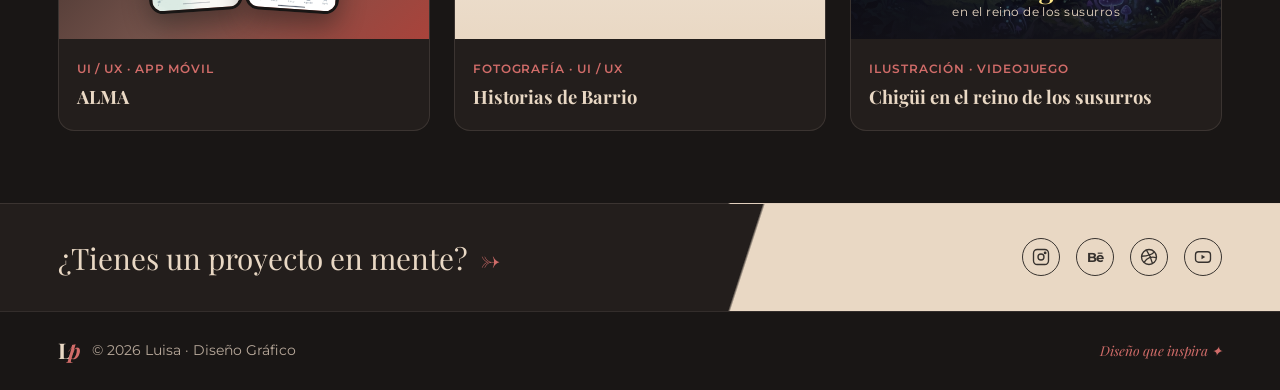
==== commit 896edb22: "Actualiza categoría de Historias de Barrio a Fotografía y UI/UX" ====
--- a/index.html
+++ b/index.html
@@ -163,7 +163,7 @@
               </div>
             </div>
             <div class="feat-card__meta">
-              <span class="feat-card__tag">Editorial</span>
+              <span class="feat-card__tag">Fotografía · UI / UX</span>
               <h3>Historias de Barrio</h3>
             </div>
           </a>
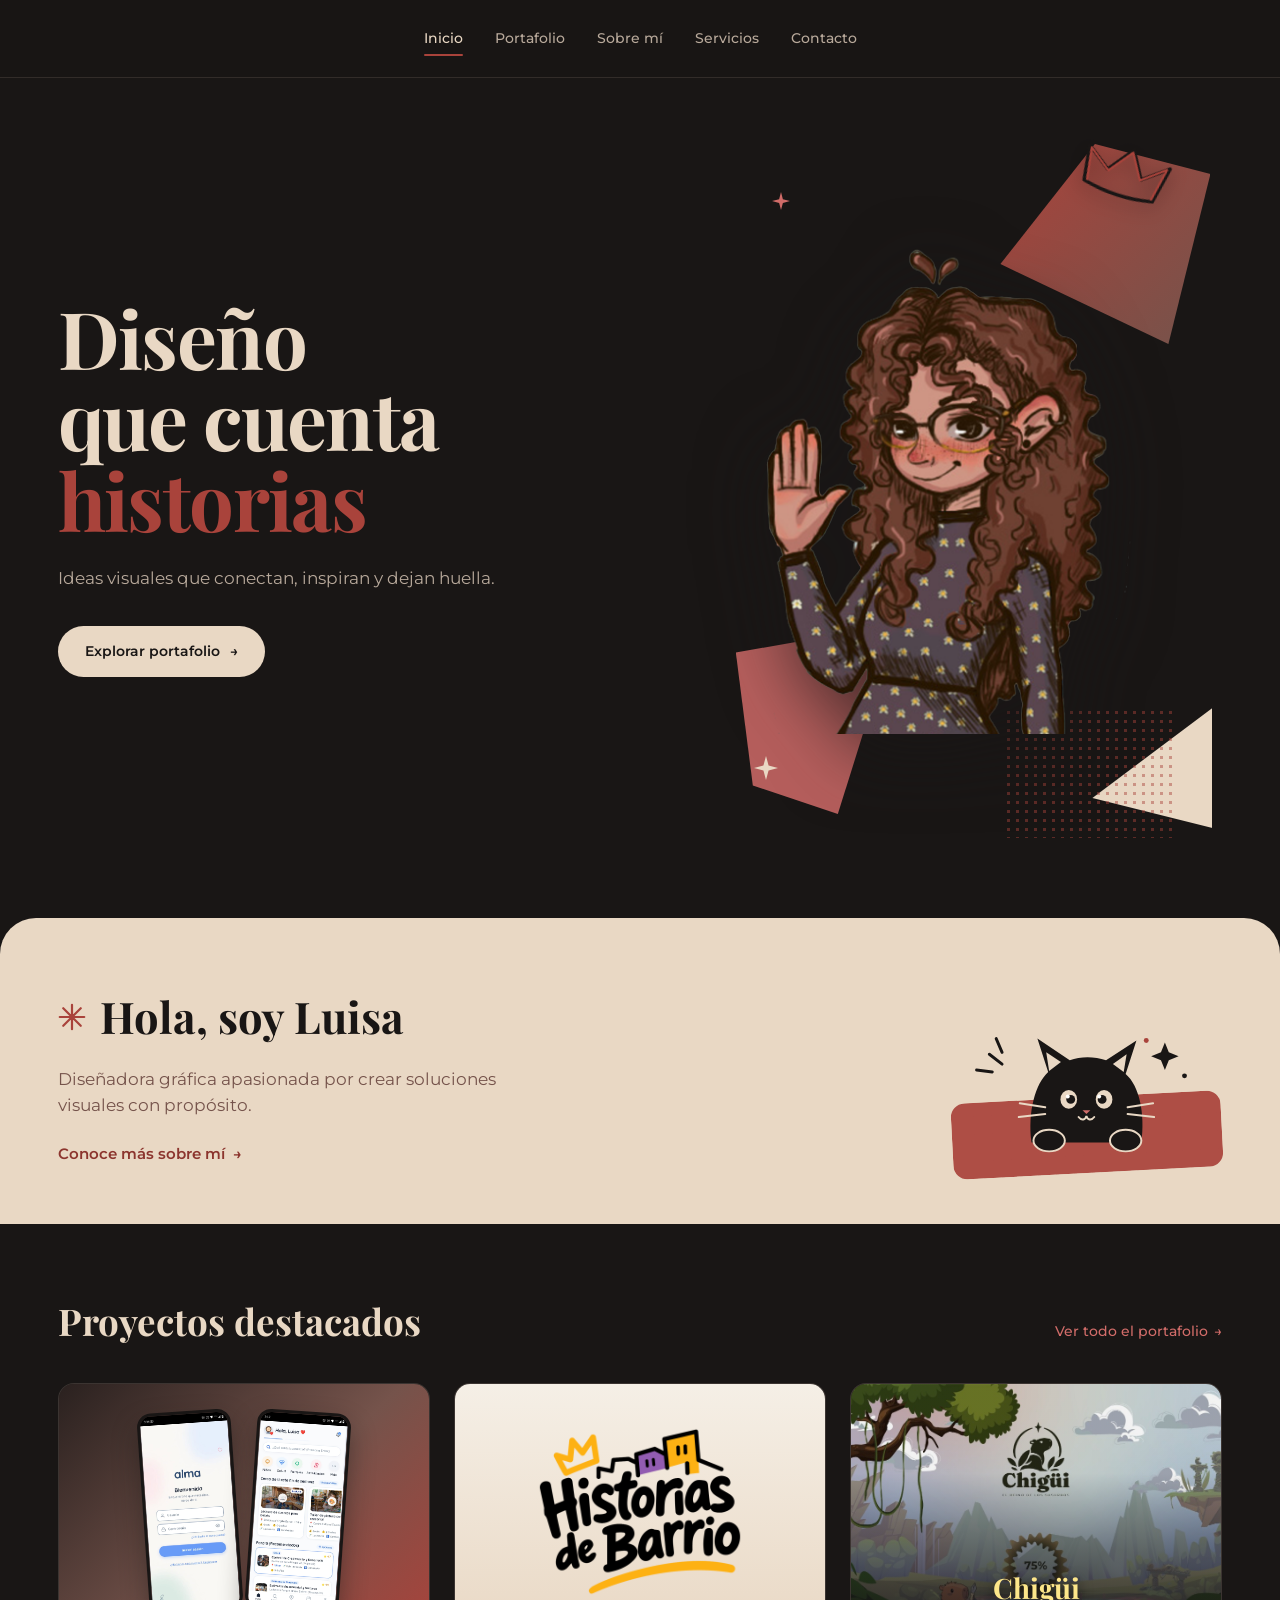
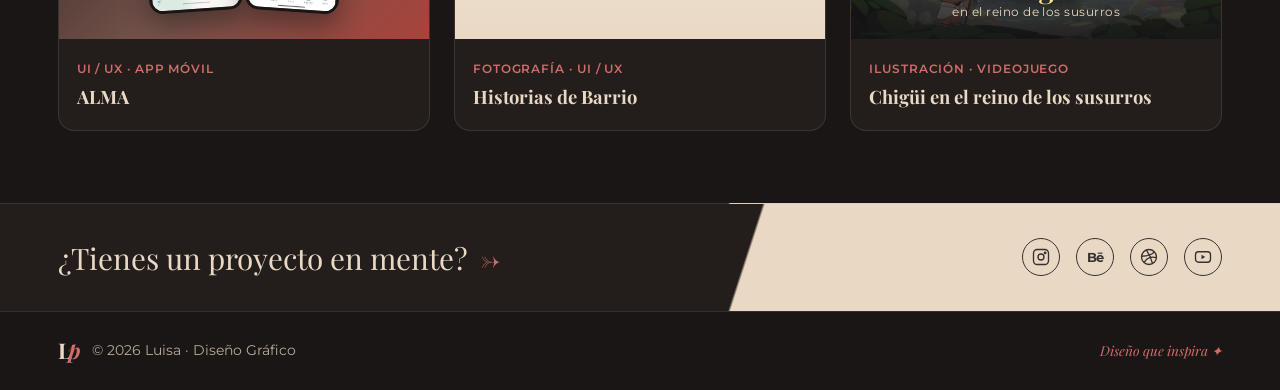
==== commit d0c9b92a: "Actualiza portada de Chigüi y categoría UI/UX y Branding en D'Universe Colors" ====
--- a/index.html
+++ b/index.html
@@ -171,7 +171,7 @@
           <!-- Card 3: Chigüi -->
           <a href="proyecto.html" class="feat-card feat-card--chigui fade-up">
             <div class="feat-card__art">
-              <img src="assets/img/chigui-hero.jpg" alt="Chigüi en el reino de los susurros — Concept Art">
+              <img src="assets/img/chigui-loading.jpg" alt="Chigüi en el reino de los susurros — Concept Art">
               <div class="chigui-overlay">
                 <strong class="chigui-logo">Chigüi</strong>
                 <span class="chigui-sub">en el reino de los susurros</span>
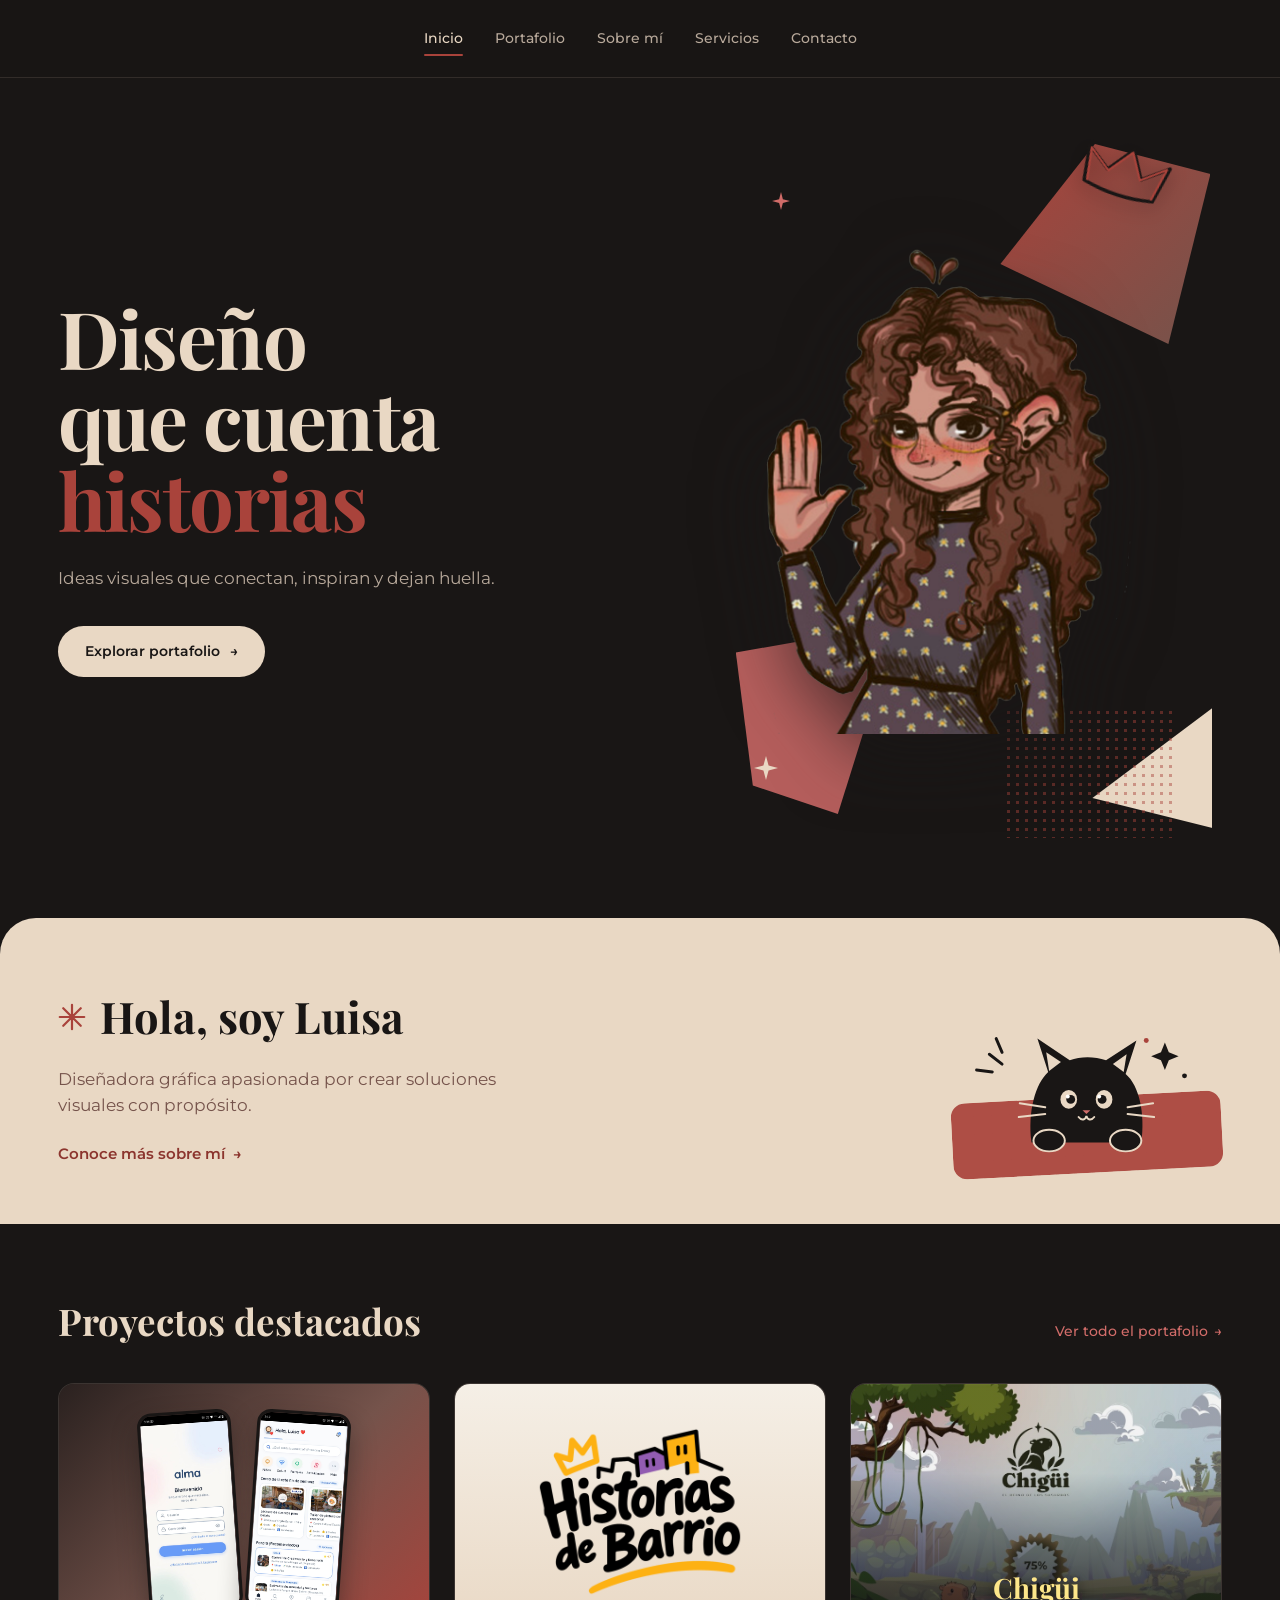
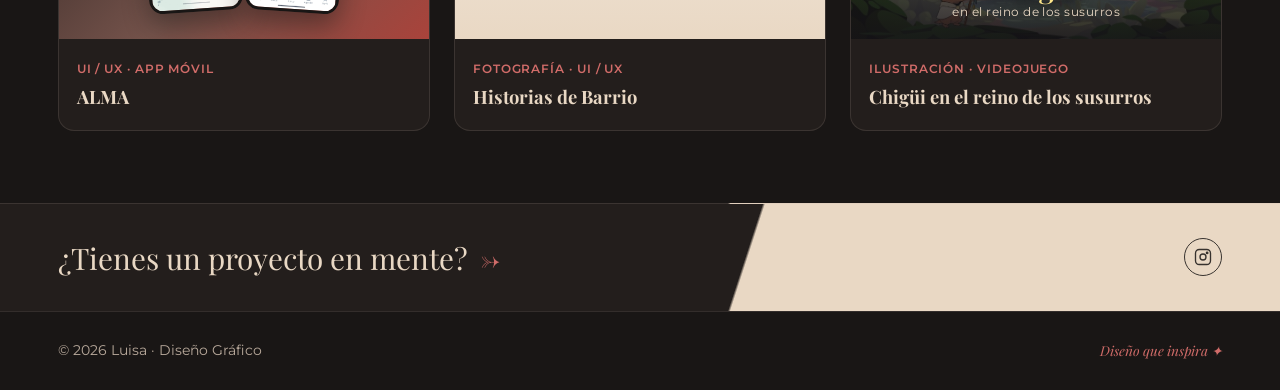
==== commit 1d959696: "Quita navbar__logo del footer y deja solo Instagram en redes sociales" ====
--- a/index.html
+++ b/index.html
@@ -198,17 +198,8 @@
 
         <div class="cta-strip__right">
           <div class="social-links" aria-label="Redes sociales de Luisa">
-            <a href="#" class="social-link" aria-label="Instagram">
+            <a href="https://www.instagram.com/by.lu_art/" target="_blank" rel="noopener noreferrer" class="social-link" aria-label="Instagram @by.lu_art">
               <svg width="18" height="18" viewBox="0 0 24 24" fill="none" stroke="currentColor" stroke-width="1.8"><rect x="2" y="2" width="20" height="20" rx="5"/><circle cx="12" cy="12" r="4"/><circle cx="17.5" cy="6.5" r="1" fill="currentColor"/></svg>
-            </a>
-            <a href="#" class="social-link" aria-label="Behance">
-              <span style="font-weight:700;font-size:0.82rem;letter-spacing:-0.03em;">Bē</span>
-            </a>
-            <a href="#" class="social-link" aria-label="Dribbble">
-              <svg width="18" height="18" viewBox="0 0 24 24" fill="none" stroke="currentColor" stroke-width="1.8"><circle cx="12" cy="12" r="10"/><path d="M8.56 2.75c4.37 6.03 6.02 9.42 8.03 17.72m2.54-15.38c-3.72 4.35-8.94 5.66-16.88 5.85m19.5 1.9c-3.5-.93-6.63-.82-8.94 0-2.58.92-5.01 2.86-7.44 6.32"/></svg>
-            </a>
-            <a href="#" class="social-link" aria-label="YouTube">
-              <svg width="18" height="18" viewBox="0 0 24 24" fill="none" stroke="currentColor" stroke-width="1.8"><rect x="2" y="5" width="20" height="14" rx="4"/><polygon points="10,9 15,12 10,15" fill="currentColor" stroke="none"/></svg>
             </a>
           </div>
         </div>
@@ -219,7 +210,6 @@
   <footer class="site-footer">
     <div class="container site-footer__inner">
       <div class="site-footer__brand">
-        <span class="navbar__logo" style="font-size:1.35rem;">L<span>p</span></span>
         <span>© 2026 Luisa · Diseño Gráfico</span>
       </div>
       <span class="site-footer__tagline">Diseño que inspira ✦</span>
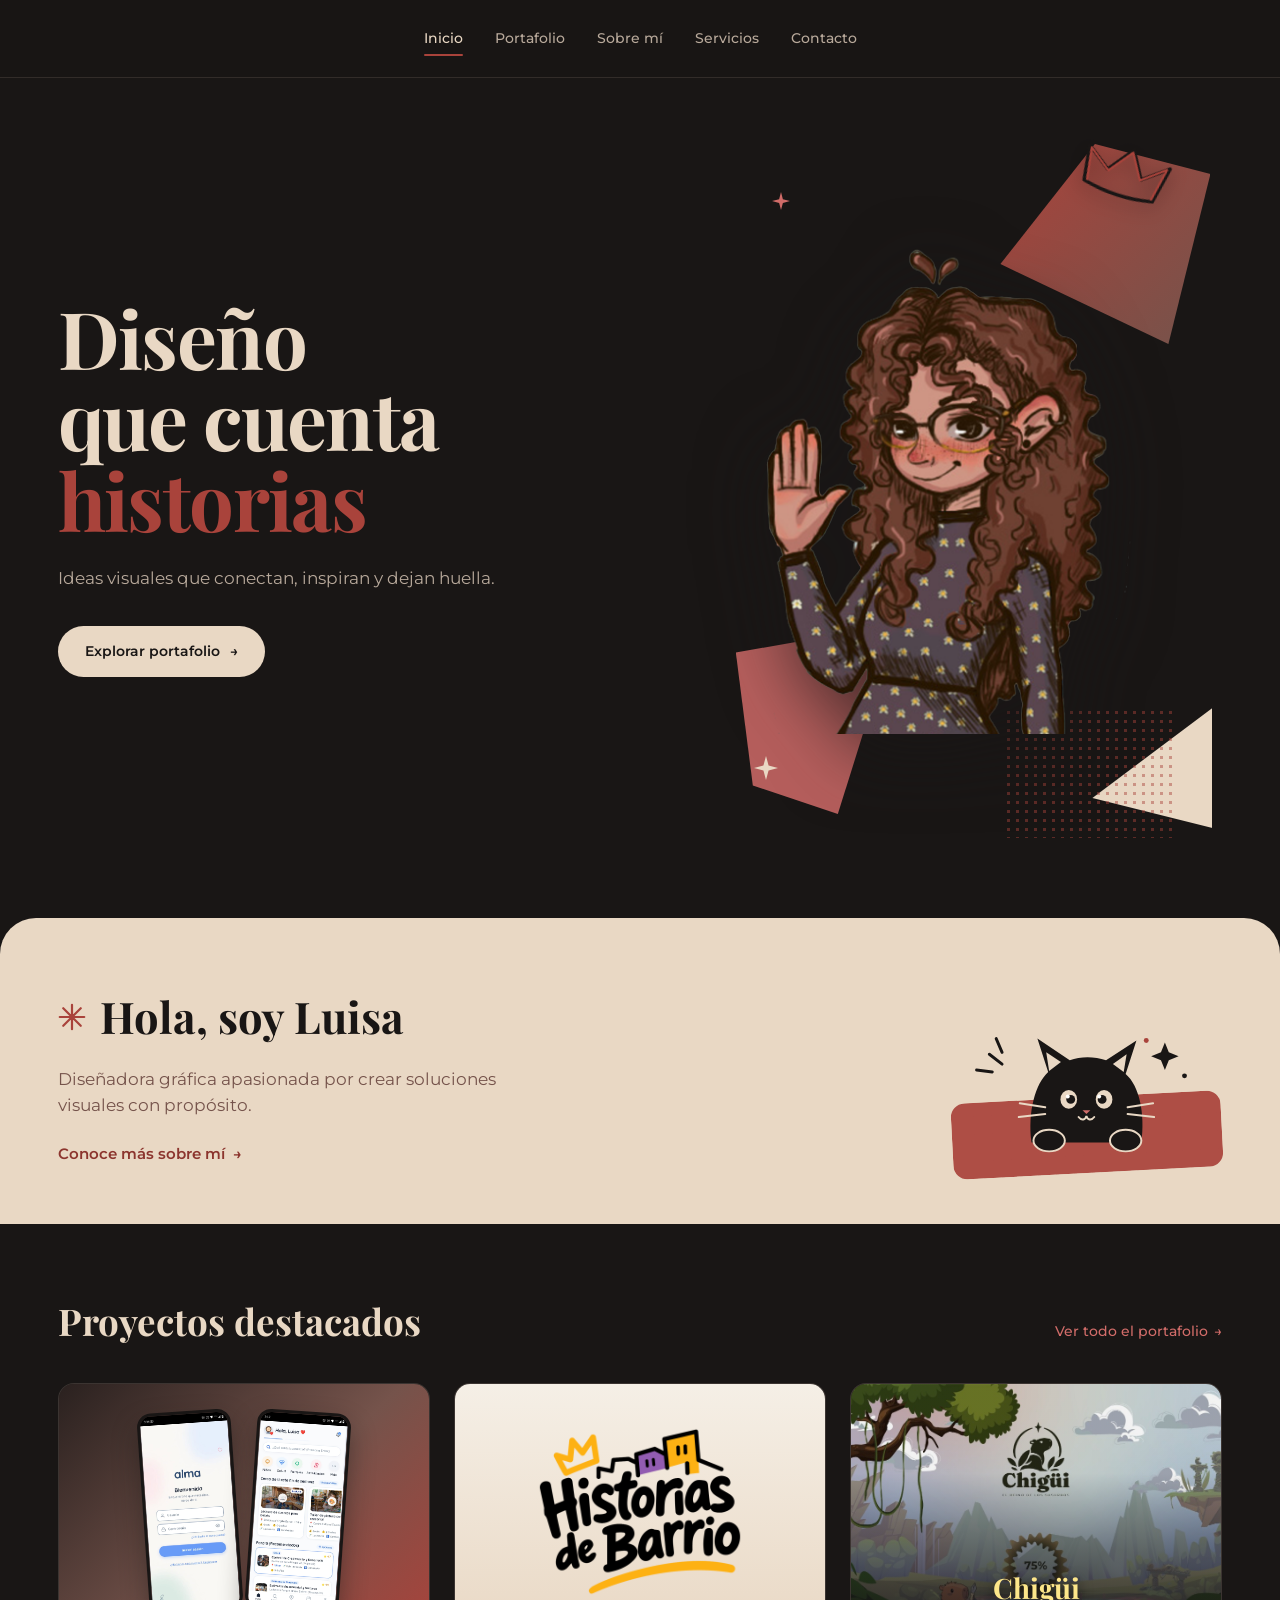
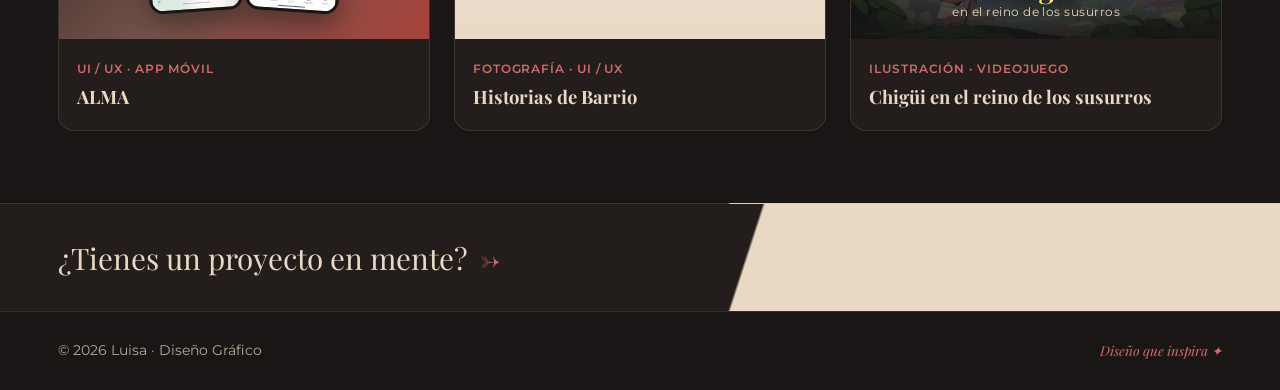
==== commit 860f477f: "Quita bloque social-links" ====
--- a/index.html
+++ b/index.html
@@ -195,14 +195,6 @@
             <span class="cta-strip__arrow" aria-hidden="true">→</span>
           </a>
         </div>
-
-        <div class="cta-strip__right">
-          <div class="social-links" aria-label="Redes sociales de Luisa">
-            <a href="https://www.instagram.com/by.lu_art/" target="_blank" rel="noopener noreferrer" class="social-link" aria-label="Instagram @by.lu_art">
-              <svg width="18" height="18" viewBox="0 0 24 24" fill="none" stroke="currentColor" stroke-width="1.8"><rect x="2" y="2" width="20" height="20" rx="5"/><circle cx="12" cy="12" r="4"/><circle cx="17.5" cy="6.5" r="1" fill="currentColor"/></svg>
-            </a>
-          </div>
-        </div>
       </div>
     </section>
   </main>
